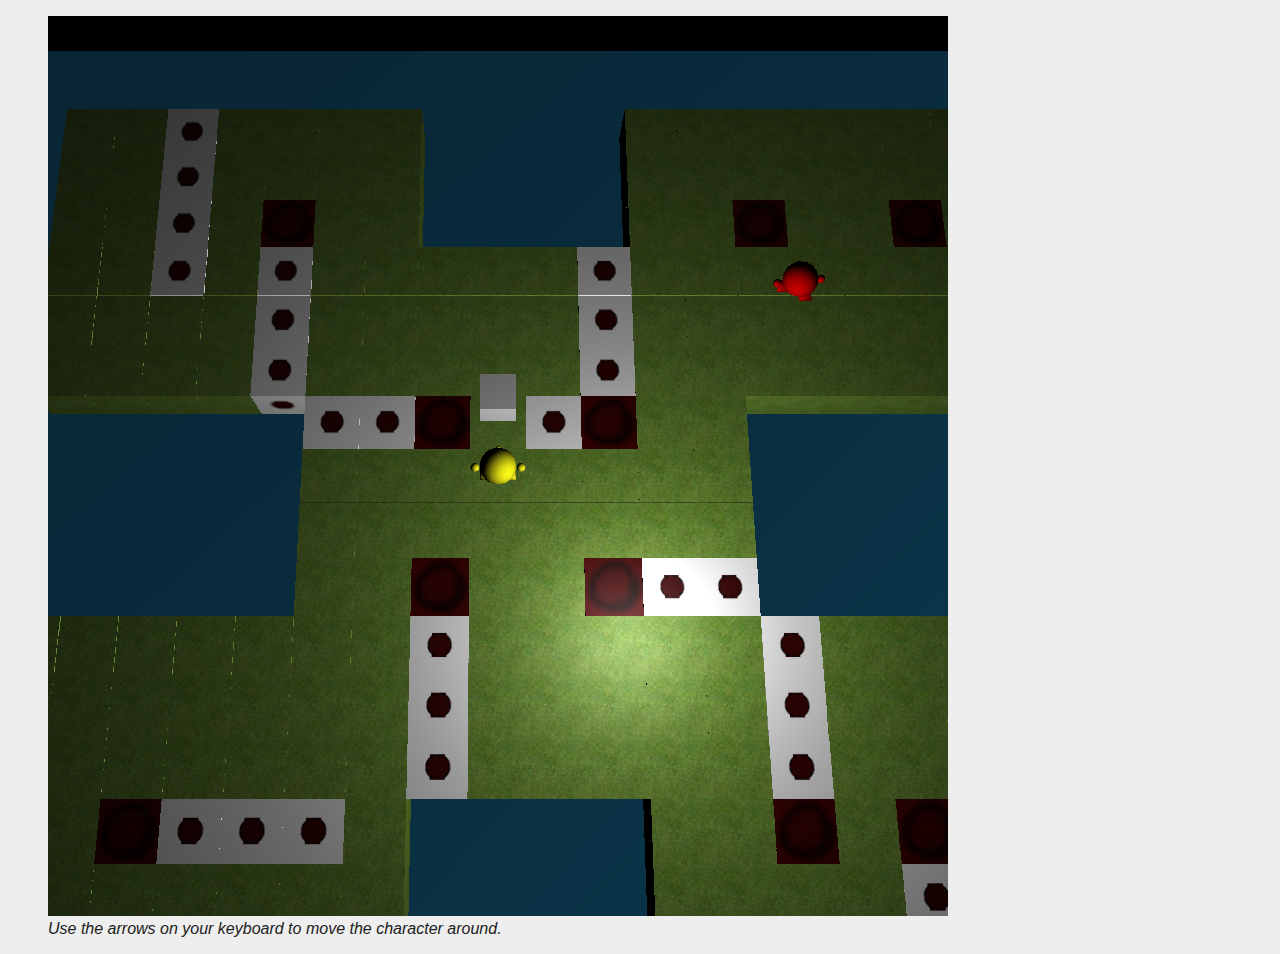
==== home.html @ 005b0fb9 "preparing for heroku" ====
<!DOCTYPE html>
<html>
    <head>
        <title>Dig Dug 2</title>
        <link media="all" type="text/css" href="css/main.css" rel="stylesheet">

        <script src="js/vendor/three.min.js" type="text/javascript"></script>
        <script src="js/vendor/jquery-3.0.0.min.js" type="text/javascript"></script>
        <script src="js/vendor/CSS3DRenderer.js" type="text/javascript"></script>
        <script src="js/utils/utils.js" type="text/javascript"></script>

        <script src="js/game.js" type="text/javascript"></script>
        <script src="js/world.js" type="text/javascript"></script>
        <script src="js/character.js" type="text/javascript"></script>
        <script src="js/enemy.js" type="text/javascript"></script>
        <script src="js/main.js" type="text/javascript"></script>

    </head>
    <body>
        <figure id="basic-scene" class="demo-full">
            <figcaption class="container"><span class="alert alert-warning">Use the arrows on your keyboard to move the character around.</span></figcaption>
        </figure>

    </body>
</html>
---- css/main.css ----
* {
    font-family: Arial;
    font-style: italic;
}

body {
    background-color:#eeeeee;
    color:#212121;
}

#container {
    z-index:-1;
}

.message {
    font-size: 100px;
    font-family: 'Alegreya SC', serif;
}
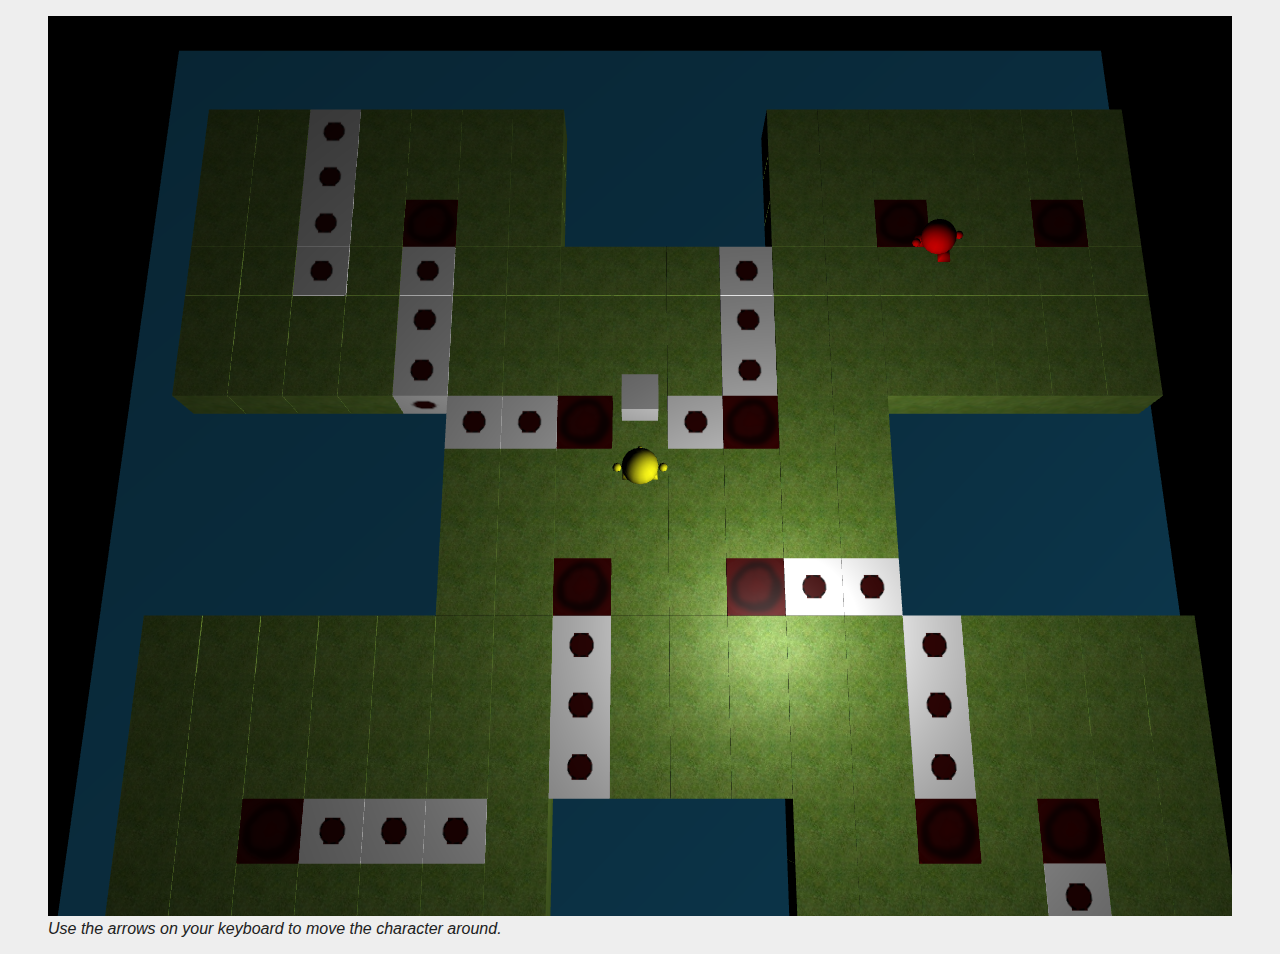
==== commit c04ae39d: "Add victory conditions" ====
--- a/home.html
+++ b/home.html
@@ -1,6 +1,7 @@
 <!DOCTYPE html>
 <html>
     <head>
+        <meta charset="UTF-8">
         <title>Dig Dug 2</title>
         <link media="all" type="text/css" href="css/main.css" rel="stylesheet">
 
--- a/css/main.css
+++ b/css/main.css
@@ -12,7 +12,41 @@
     z-index:-1;
 }
 
-.message {
+#basic-scene {
+    position: relative;
+}
+
+#message-outter {
+    position:relative;
+    width: 100%;
+    top: 100px;
+
+}
+#message-won {
+    margin-left: auto;
+    margin-right: auto;
+    position: absolute;
+    left: 0;
+    right: 0;
+    color: #0F6093;
     font-size: 100px;
+    text-align: center;
     font-family: 'Alegreya SC', serif;
+    background: rgba(25, 25, 25, .5);
+}
+
+#message-gameover {
+    margin-left: auto;
+    margin-right: auto;
+    position: absolute;
+    left: 0;
+    right: 0;
+    color: #C60000;
+    font-size: 100px;
+    text-align: center;
+    font-family: 'Alegreya SC', serif;
+    background: rgba(25, 25, 25, .5);
+}
+#message-gameover p, #message-won p {
+    font-size: 20px;
 }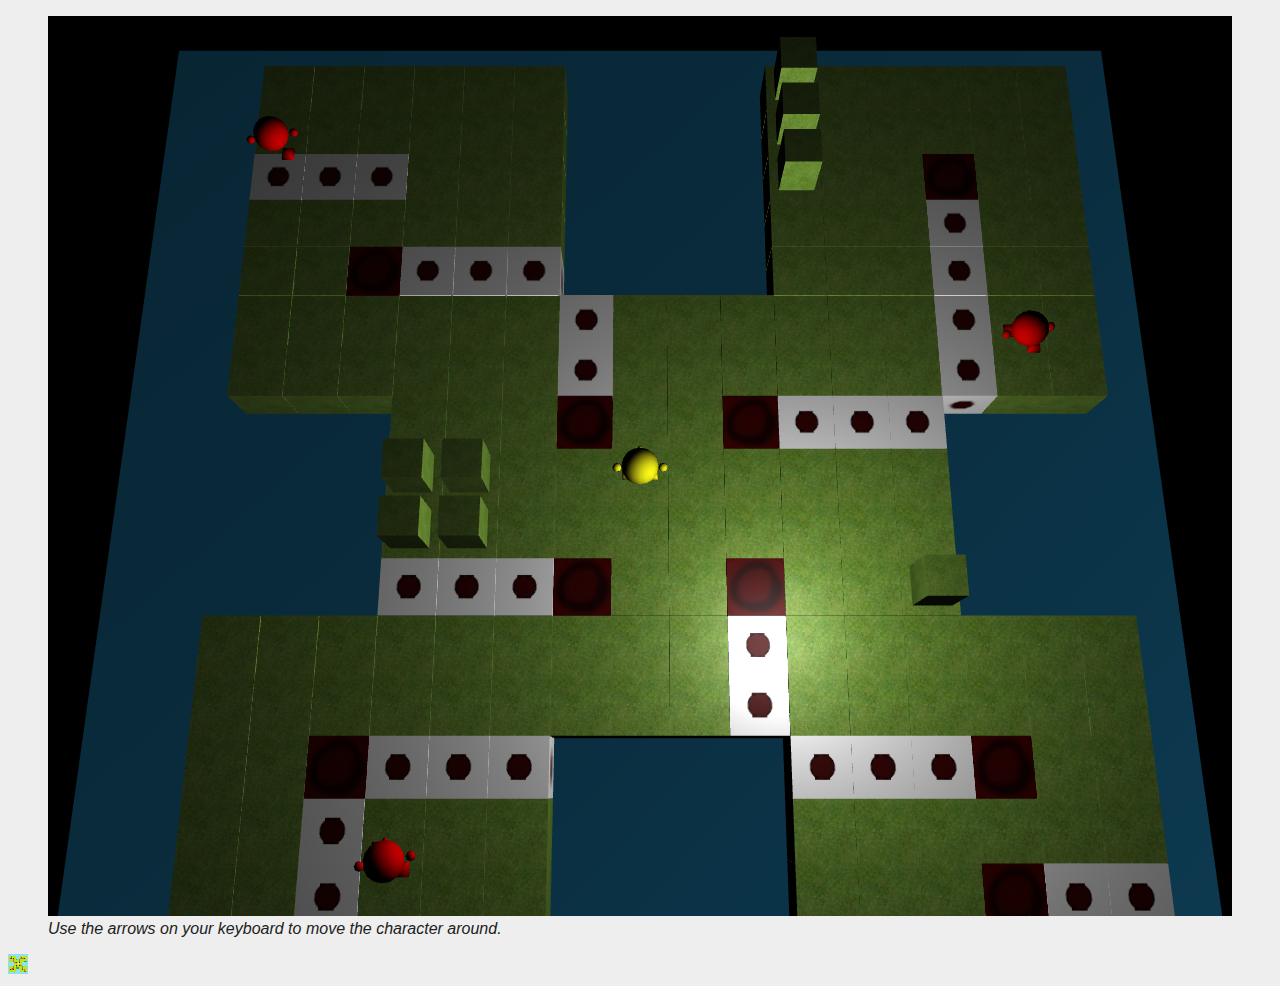
==== commit 16579b1f: "fixes all bugs" ====
--- a/home.html
+++ b/home.html
@@ -7,7 +7,6 @@
 
         <script src="js/vendor/three.min.js" type="text/javascript"></script>
         <script src="js/vendor/jquery-3.0.0.min.js" type="text/javascript"></script>
-        <script src="js/vendor/CSS3DRenderer.js" type="text/javascript"></script>
         <script src="js/utils/utils.js" type="text/javascript"></script>
 
         <script src="js/game.js" type="text/javascript"></script>
@@ -21,6 +20,6 @@
         <figure id="basic-scene" class="demo-full">
             <figcaption class="container"><span class="alert alert-warning">Use the arrows on your keyboard to move the character around.</span></figcaption>
         </figure>
-
+        <canvas id="level" width="20" height="20"></canvas>
     </body>
 </html>
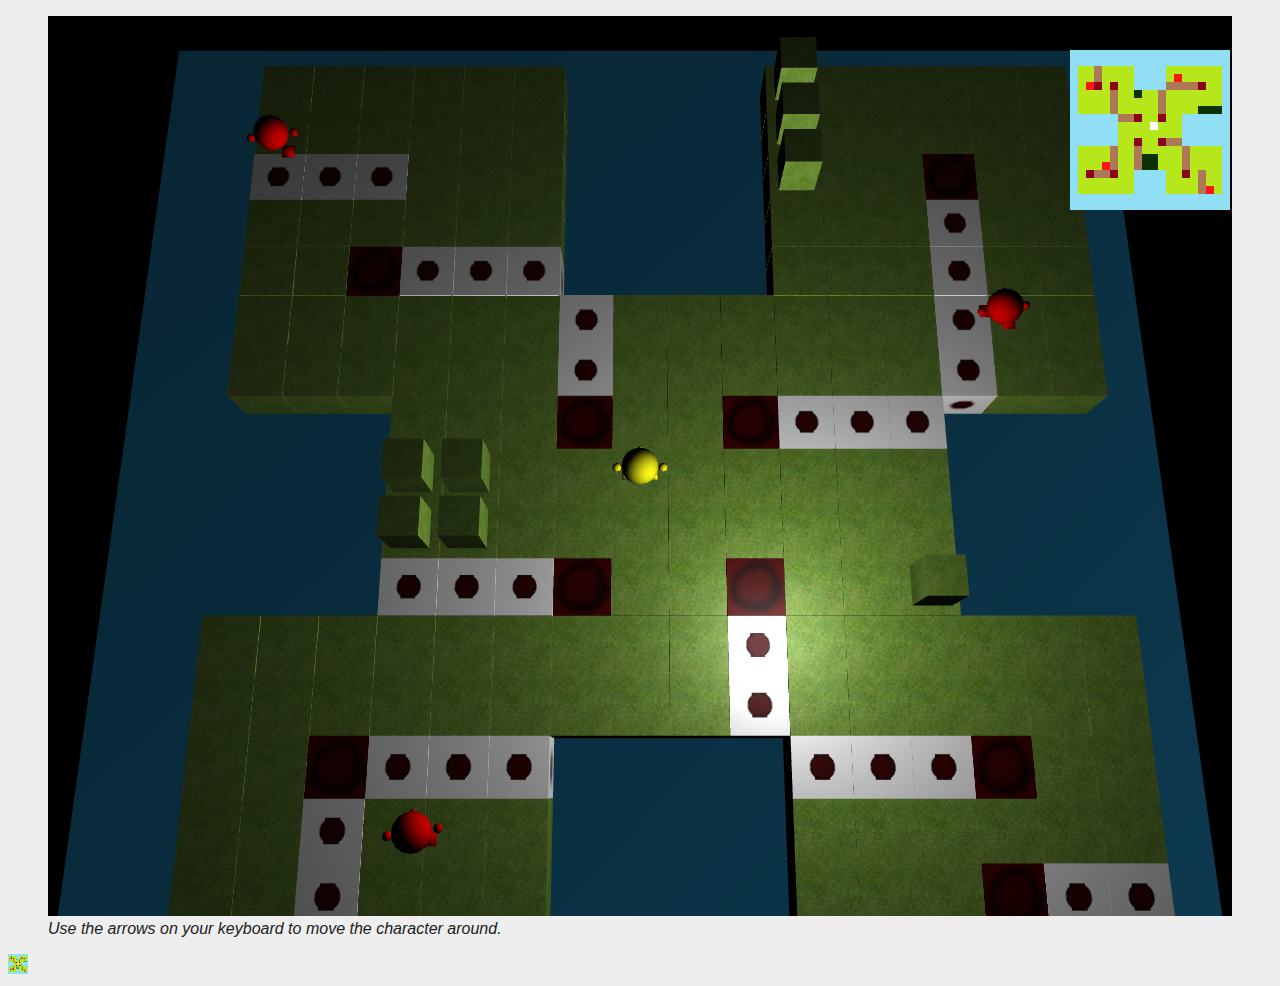
==== commit 492682bc: "Hud" ====
--- a/home.html
+++ b/home.html
@@ -20,6 +20,7 @@
         <figure id="basic-scene" class="demo-full">
             <figcaption class="container"><span class="alert alert-warning">Use the arrows on your keyboard to move the character around.</span></figcaption>
         </figure>
+        <canvas id="hudMap" width="160" height="160"></canvas>
         <canvas id="level" width="20" height="20"></canvas>
     </body>
 </html>
--- a/css/main.css
+++ b/css/main.css
@@ -14,6 +14,13 @@
 
 #basic-scene {
     position: relative;
+}
+
+#hudMap {
+    position: absolute;
+    top: 50px;
+    right: 50px;
+    background: rgba(15, 15, 15, .5);
 }
 
 #message-outter {
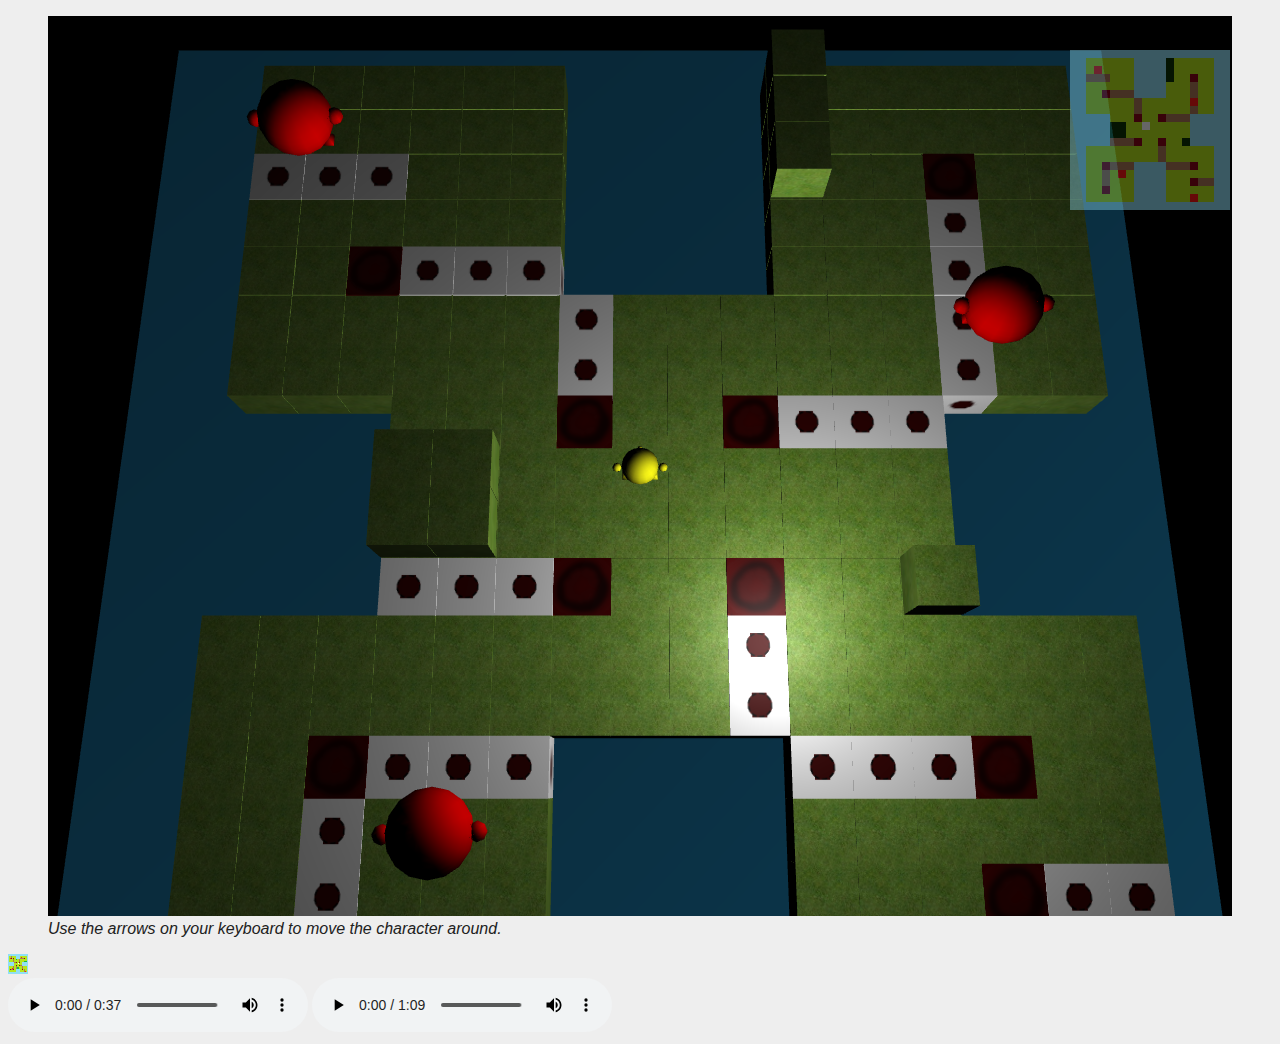
==== commit 037b572e: "sounds" ====
--- a/home.html
+++ b/home.html
@@ -22,5 +22,32 @@
         </figure>
         <canvas id="hudMap" width="160" height="160"></canvas>
         <canvas id="level" width="20" height="20"></canvas>
+        <div>
+            <audio controls loop id="bgm1" preload="auto">
+                <source src="sounds/bgm1.mp3">
+            </audio>
+            <audio controls loop id="bgm2" preload="auto">
+                <source src="sounds/bgm2.mp3">
+            </audio>
+            <audio id="clear" preload="auto">
+                <source src="sounds/clear.mp3">
+            </audio>
+            <audio id="fall" preload="auto">
+                <source src="sounds/fall.mp3">
+            </audio>
+            <audio id="gameover" preload="auto">
+                <source src="sounds/gameover.mp3">
+            </audio>
+            <audio id="landslide" preload="auto">
+                <source src="sounds/landslide.mp3">
+            </audio>
+            <audio id="weapon" preload="auto">
+                <source src="sounds/weapon.wav">
+            </audio>
+            <audio id="crack" preload="auto">
+                <source src="sounds/crack.wav">
+            </audio>
+
+        </div>
     </body>
 </html>
--- a/css/main.css
+++ b/css/main.css
@@ -21,12 +21,17 @@
     top: 50px;
     right: 50px;
     background: rgba(15, 15, 15, .5);
+    z-index: 0;
+    opacity: 0.4;
+
+    transform: rotate(90deg) scaleX(-1);
 }
 
 #message-outter {
     position:relative;
     width: 100%;
-    top: 100px;
+    top: 10px;
+    z-index: 1;
 
 }
 #message-won {
@@ -36,7 +41,7 @@
     left: 0;
     right: 0;
     color: #0F6093;
-    font-size: 100px;
+    font-size: 80px;
     text-align: center;
     font-family: 'Alegreya SC', serif;
     background: rgba(25, 25, 25, .5);
@@ -49,7 +54,7 @@
     left: 0;
     right: 0;
     color: #C60000;
-    font-size: 100px;
+    font-size: 80px;
     text-align: center;
     font-family: 'Alegreya SC', serif;
     background: rgba(25, 25, 25, .5);
